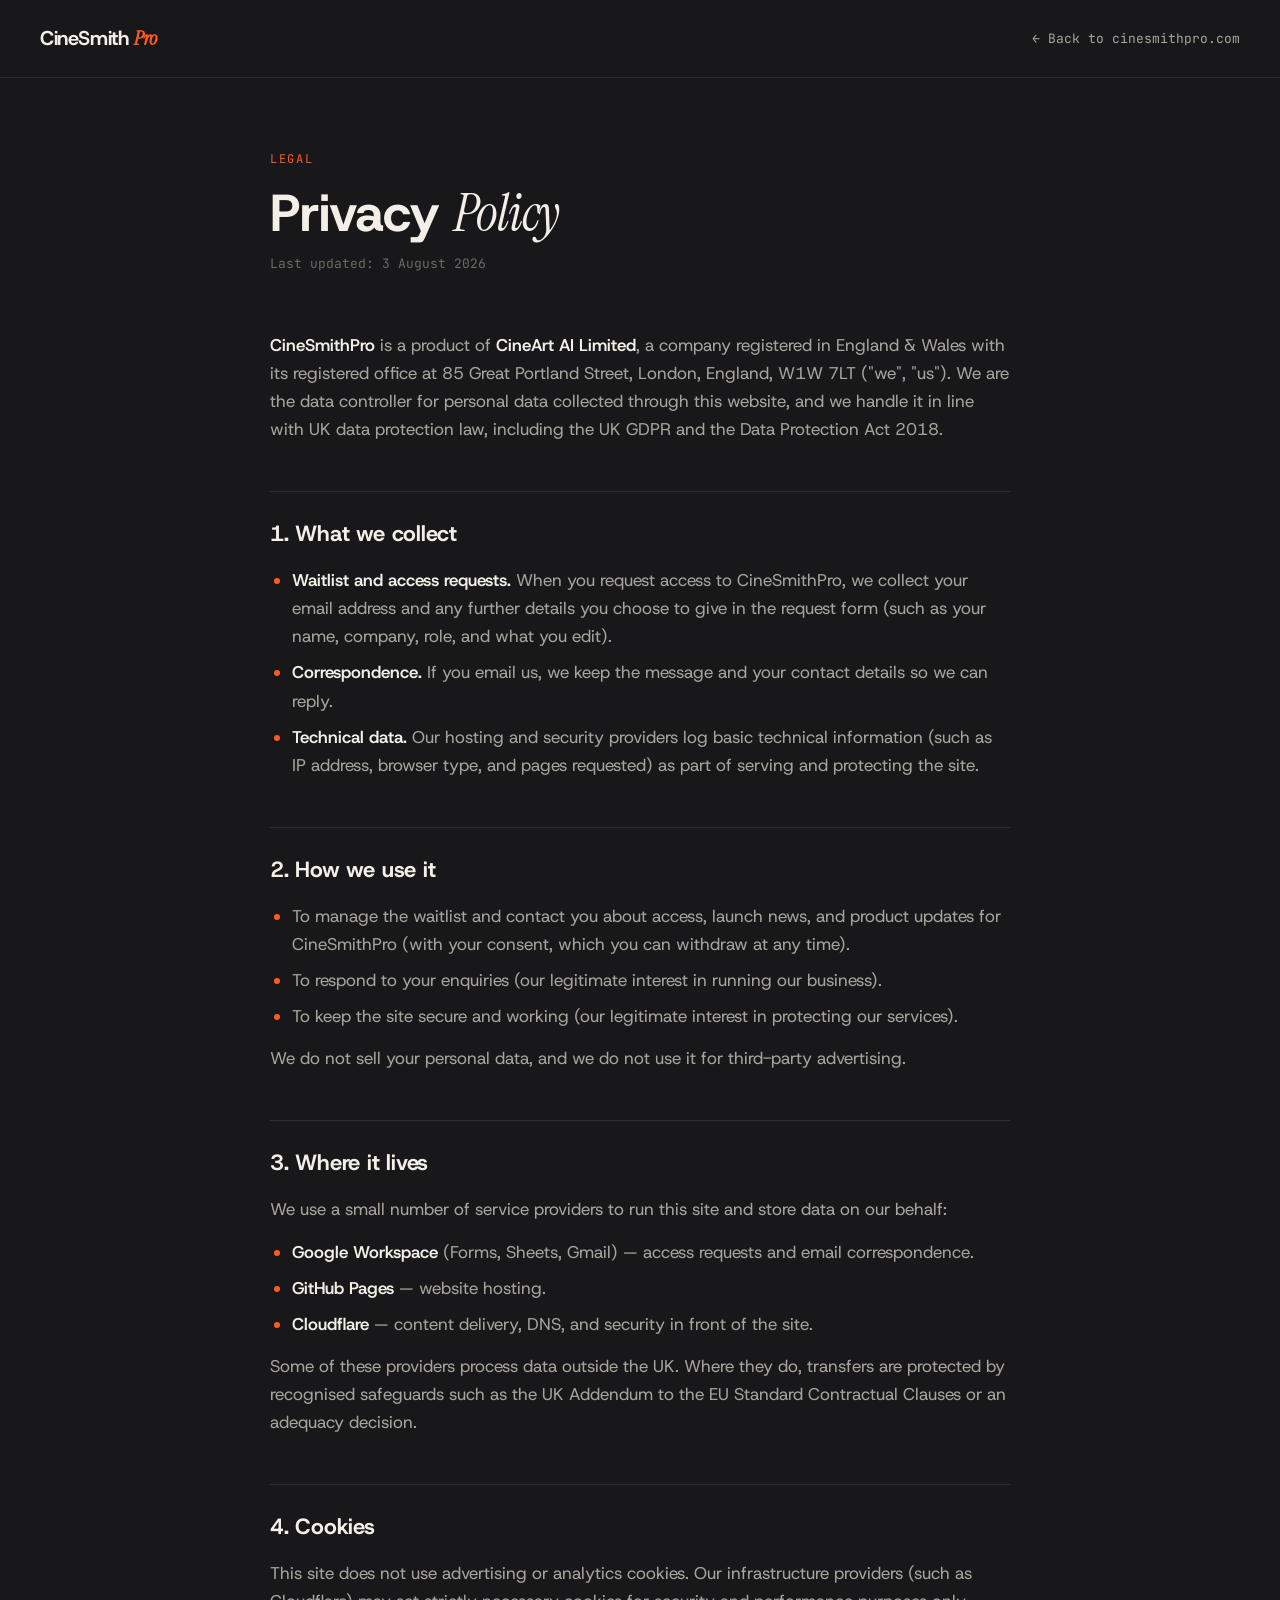
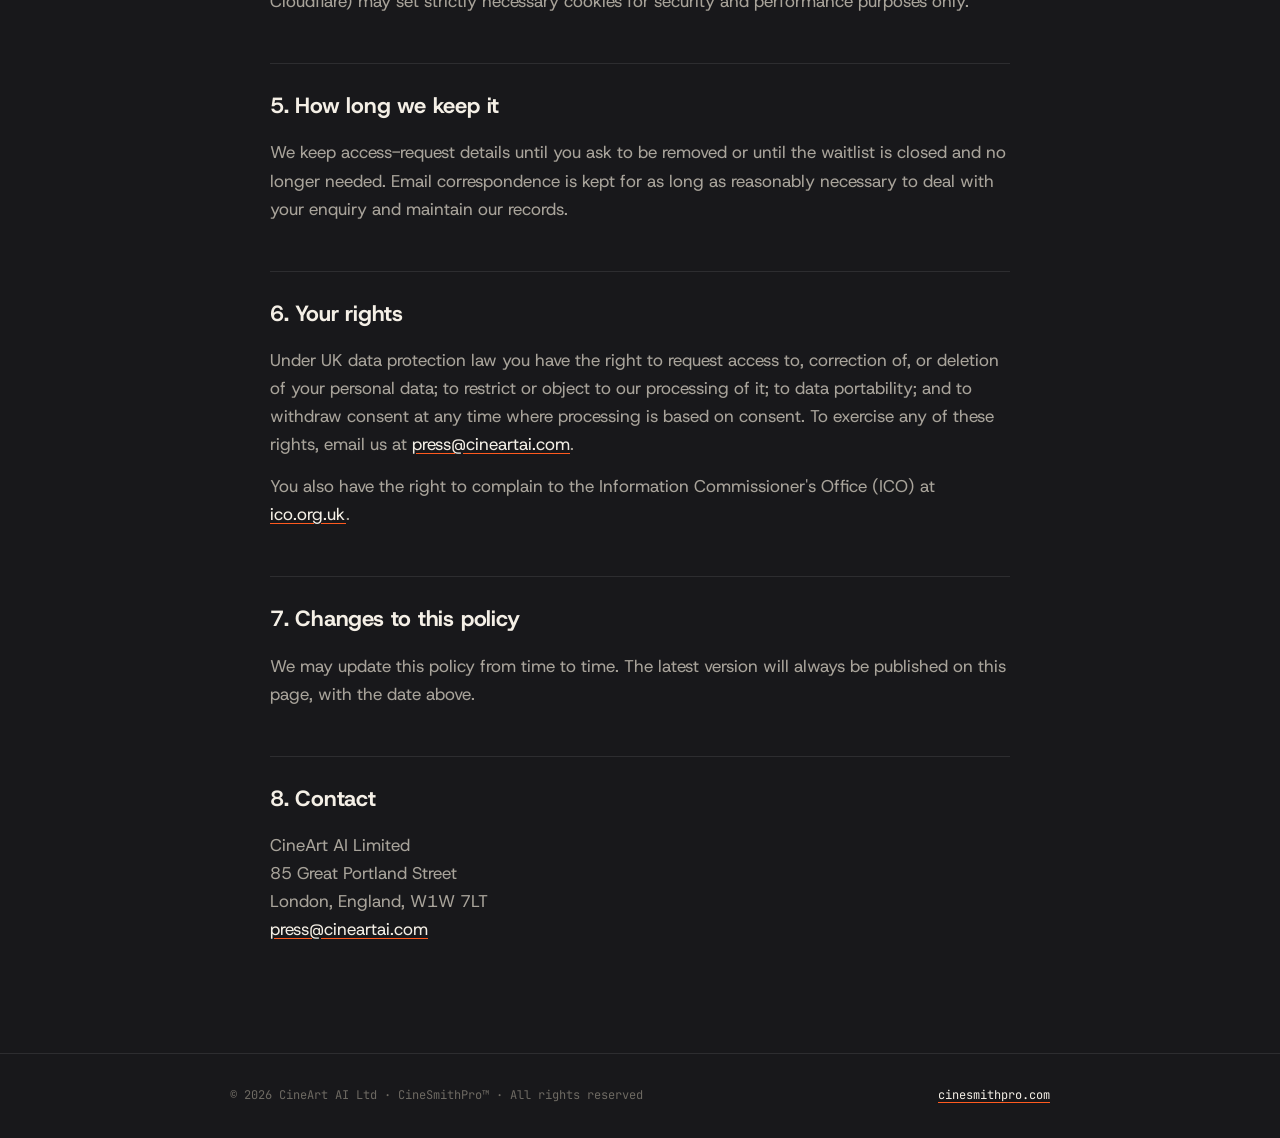
==== privacy.html @ ad5914c3 "feat: add privacy policy page + footer links + sitemap entry Required for UK GDPR compliance across " ====
<!DOCTYPE html>
<html lang="en-GB">
<head>
<meta charset="UTF-8">
<meta name="viewport" content="width=device-width, initial-scale=1.0">
<title>Privacy Policy — CineSmithPro</title>
<meta name="description" content="How CineArt AI Limited collects, uses, and protects your personal data on cinesmithpro.com.">
<meta name="theme-color" content="#18181B">
<meta name="author" content="CineArt AI Limited">
<meta name="robots" content="index, follow">
<link rel="canonical" href="https://cinesmithpro.com/privacy.html">
<link rel="icon" type="image/svg+xml" href="/assets/favicon.svg">

<link rel="preconnect" href="https://fonts.googleapis.com">
<link rel="preconnect" href="https://fonts.gstatic.com" crossorigin>
<link href="https://fonts.googleapis.com/css2?family=Host+Grotesk:ital,wght@0,300..800;1,300..800&family=JetBrains+Mono:wght@400;500;700&family=Instrument+Serif:ital@0;1&display=swap" rel="stylesheet">

<style>
  *, *::before, *::after { box-sizing: border-box; margin: 0; padding: 0; }

  :root {
    --bg:        #18181B;
    --bg-2:      #1F1F22;
    --line:      rgba(255, 255, 255, 0.09);
    --line-2:    rgba(255, 255, 255, 0.16);
    --ink:       #F4EFE6;
    --ink-dim:   #A8A39A;
    --ink-mute:  #6E6A63;
    --ember:     #FF5A1F;
    --f-disp: 'Host Grotesk', system-ui, -apple-system, sans-serif;
    --f-serif: 'Instrument Serif', Georgia, serif;
    --f-mono: 'JetBrains Mono', ui-monospace, monospace;
    --wrap: 820px;
  }

  html { background: var(--bg); }
  body {
    font-family: var(--f-disp);
    background: var(--bg);
    color: var(--ink);
    font-size: 17px;
    line-height: 1.65;
    -webkit-font-smoothing: antialiased;
  }
  ::selection { background: var(--ember); color: #000; }
  a { color: var(--ink); text-decoration: underline; text-decoration-color: var(--ember); text-underline-offset: 3px; }
  a:hover { color: var(--ember); }

  .nav {
    padding: 22px 40px;
    display: flex;
    align-items: center;
    justify-content: space-between;
    border-bottom: 1px solid var(--line);
  }
  .brand { font-weight: 700; font-size: 20px; letter-spacing: -0.02em; text-decoration: none; }
  .brand em { font-family: var(--f-serif); font-style: italic; color: var(--ember); }
  .nav a.back { font-family: var(--f-mono); font-size: 13px; color: var(--ink-dim); text-decoration: none; }
  .nav a.back:hover { color: var(--ember); }

  .wrap { max-width: var(--wrap); margin: 0 auto; padding: 72px 40px 96px; }

  .kicker { font-family: var(--f-mono); font-size: 12px; letter-spacing: 0.14em; text-transform: uppercase; color: var(--ember); margin-bottom: 16px; }
  h1 { font-size: clamp(34px, 5vw, 52px); line-height: 1.05; letter-spacing: -0.02em; font-weight: 700; margin-bottom: 12px; }
  h1 em { font-family: var(--f-serif); font-style: italic; font-weight: 400; }
  .updated { font-family: var(--f-mono); font-size: 13px; color: var(--ink-mute); margin-bottom: 56px; }

  h2 { font-size: 22px; letter-spacing: -0.01em; margin: 48px 0 14px; padding-top: 24px; border-top: 1px solid var(--line); }
  p, ul { color: var(--ink-dim); margin-bottom: 14px; }
  strong { color: var(--ink); font-weight: 600; }
  ul { padding-left: 22px; }
  li { margin-bottom: 8px; }
  li::marker { color: var(--ember); }

  footer { border-top: 1px solid var(--line); padding: 32px 40px; }
  .footer-legal { max-width: var(--wrap); margin: 0 auto; display: flex; justify-content: space-between; gap: 16px; flex-wrap: wrap; font-family: var(--f-mono); font-size: 12px; color: var(--ink-mute); }

  @media (max-width: 640px) {
    .nav, footer { padding-left: 24px; padding-right: 24px; }
    .wrap { padding: 48px 24px 72px; }
  }
</style>
</head>
<body>

<nav class="nav">
  <a class="brand" href="/">CineSmith <em>Pro</em></a>
  <a class="back" href="/">← Back to cinesmithpro.com</a>
</nav>

<main class="wrap">
  <div class="kicker">Legal</div>
  <h1>Privacy <em>Policy</em></h1>
  <p class="updated">Last updated: 3 August 2026</p>

  <p><strong>CineSmithPro</strong> is a product of <strong>CineArt AI Limited</strong>, a company registered in England &amp; Wales with its registered office at 85 Great Portland Street, London, England, W1W 7LT ("we", "us"). We are the data controller for personal data collected through this website, and we handle it in line with UK data protection law, including the UK GDPR and the Data Protection Act 2018.</p>

  <h2>1. What we collect</h2>
  <ul>
    <li><strong>Waitlist and access requests.</strong> When you request access to CineSmithPro, we collect your email address and any further details you choose to give in the request form (such as your name, company, role, and what you edit).</li>
    <li><strong>Correspondence.</strong> If you email us, we keep the message and your contact details so we can reply.</li>
    <li><strong>Technical data.</strong> Our hosting and security providers log basic technical information (such as IP address, browser type, and pages requested) as part of serving and protecting the site.</li>
  </ul>

  <h2>2. How we use it</h2>
  <ul>
    <li>To manage the waitlist and contact you about access, launch news, and product updates for CineSmithPro (with your consent, which you can withdraw at any time).</li>
    <li>To respond to your enquiries (our legitimate interest in running our business).</li>
    <li>To keep the site secure and working (our legitimate interest in protecting our services).</li>
  </ul>
  <p>We do not sell your personal data, and we do not use it for third-party advertising.</p>

  <h2>3. Where it lives</h2>
  <p>We use a small number of service providers to run this site and store data on our behalf:</p>
  <ul>
    <li><strong>Google Workspace</strong> (Forms, Sheets, Gmail) — access requests and email correspondence.</li>
    <li><strong>GitHub Pages</strong> — website hosting.</li>
    <li><strong>Cloudflare</strong> — content delivery, DNS, and security in front of the site.</li>
  </ul>
  <p>Some of these providers process data outside the UK. Where they do, transfers are protected by recognised safeguards such as the UK Addendum to the EU Standard Contractual Clauses or an adequacy decision.</p>

  <h2>4. Cookies</h2>
  <p>This site does not use advertising or analytics cookies. Our infrastructure providers (such as Cloudflare) may set strictly necessary cookies for security and performance purposes only.</p>

  <h2>5. How long we keep it</h2>
  <p>We keep access-request details until you ask to be removed or until the waitlist is closed and no longer needed. Email correspondence is kept for as long as reasonably necessary to deal with your enquiry and maintain our records.</p>

  <h2>6. Your rights</h2>
  <p>Under UK data protection law you have the right to request access to, correction of, or deletion of your personal data; to restrict or object to our processing of it; to data portability; and to withdraw consent at any time where processing is based on consent. To exercise any of these rights, email us at <a href="mailto:press@cineartai.com">press@cineartai.com</a>.</p>
  <p>You also have the right to complain to the Information Commissioner's Office (ICO) at <a href="https://ico.org.uk" target="_blank" rel="noopener noreferrer">ico.org.uk</a>.</p>

  <h2>7. Changes to this policy</h2>
  <p>We may update this policy from time to time. The latest version will always be published on this page, with the date above.</p>

  <h2>8. Contact</h2>
  <p>CineArt AI Limited<br>
  85 Great Portland Street<br>
  London, England, W1W 7LT<br>
  <a href="mailto:press@cineartai.com">press@cineartai.com</a></p>
</main>

<footer>
  <div class="footer-legal">
    <div>© 2026 CineArt AI Ltd · CineSmithPro™ · All rights reserved</div>
    <div><a href="/">cinesmithpro.com</a></div>
  </div>
</footer>

</body>
</html>
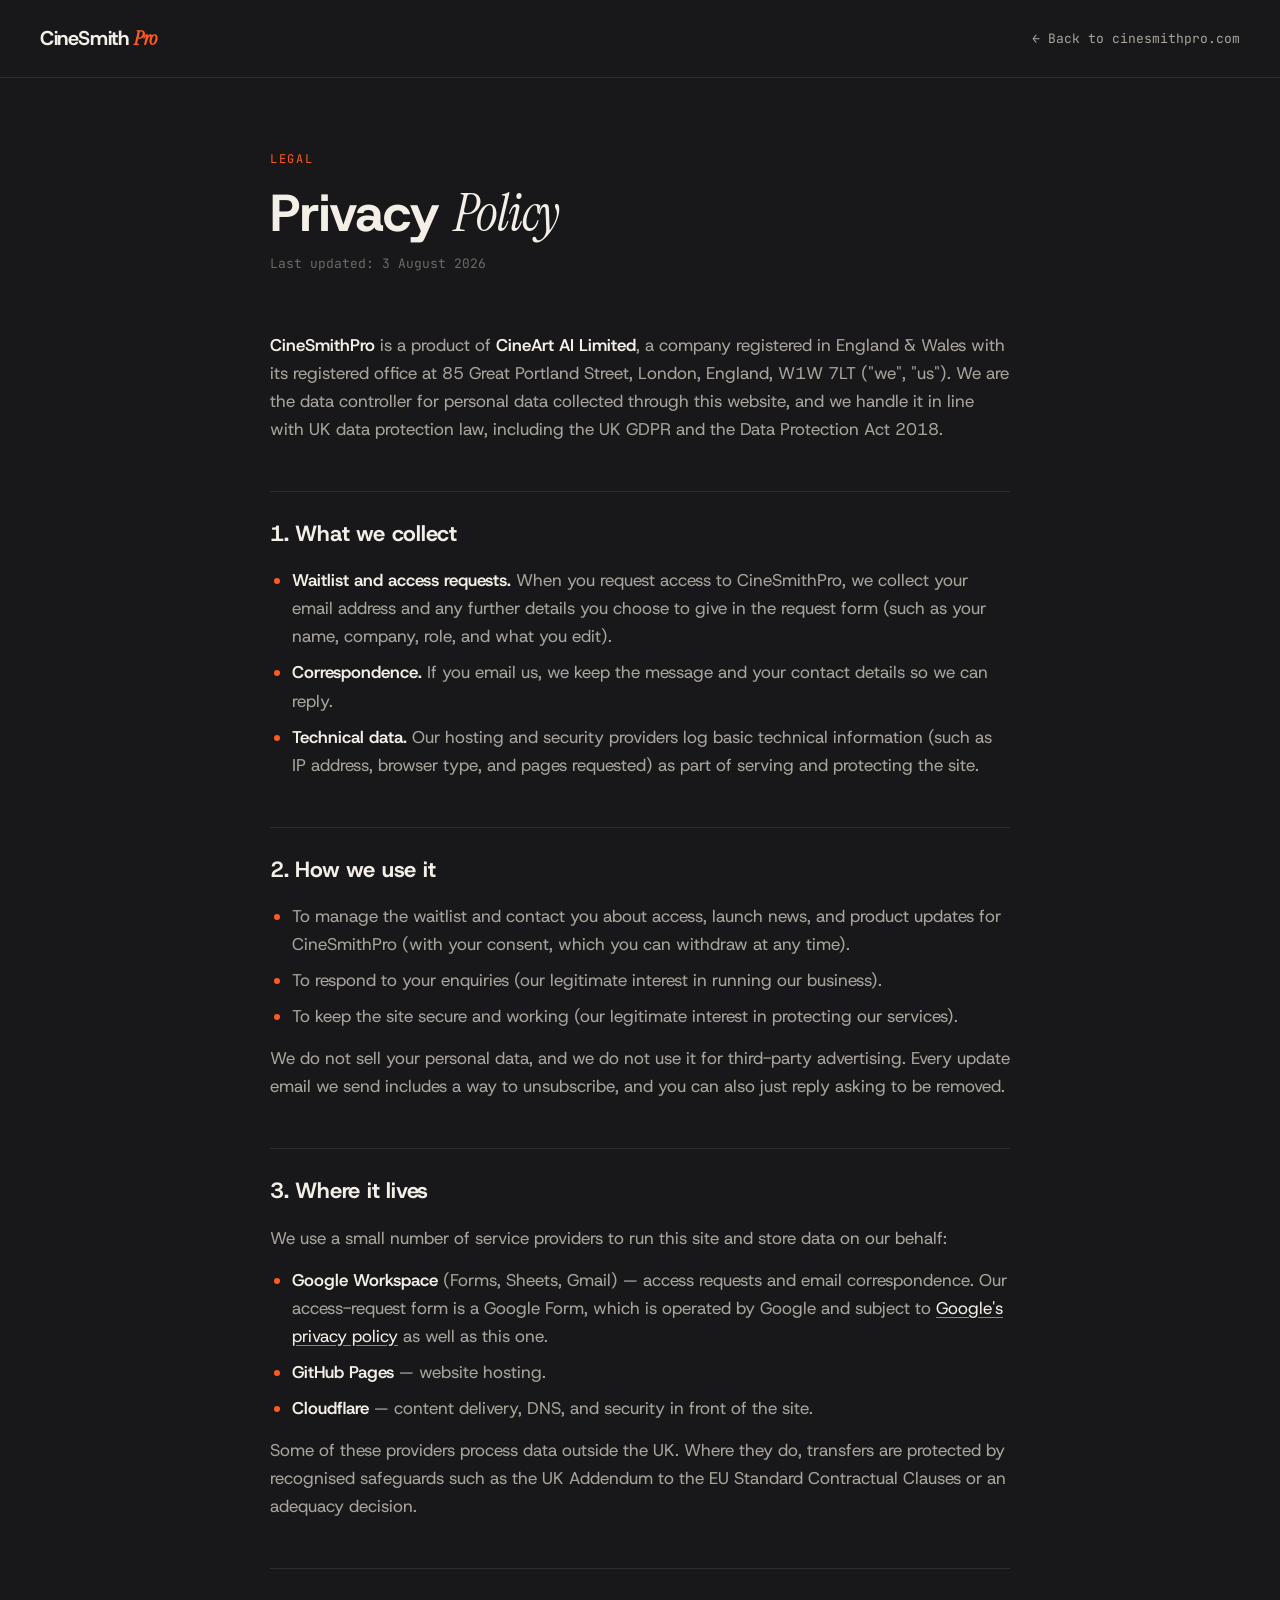
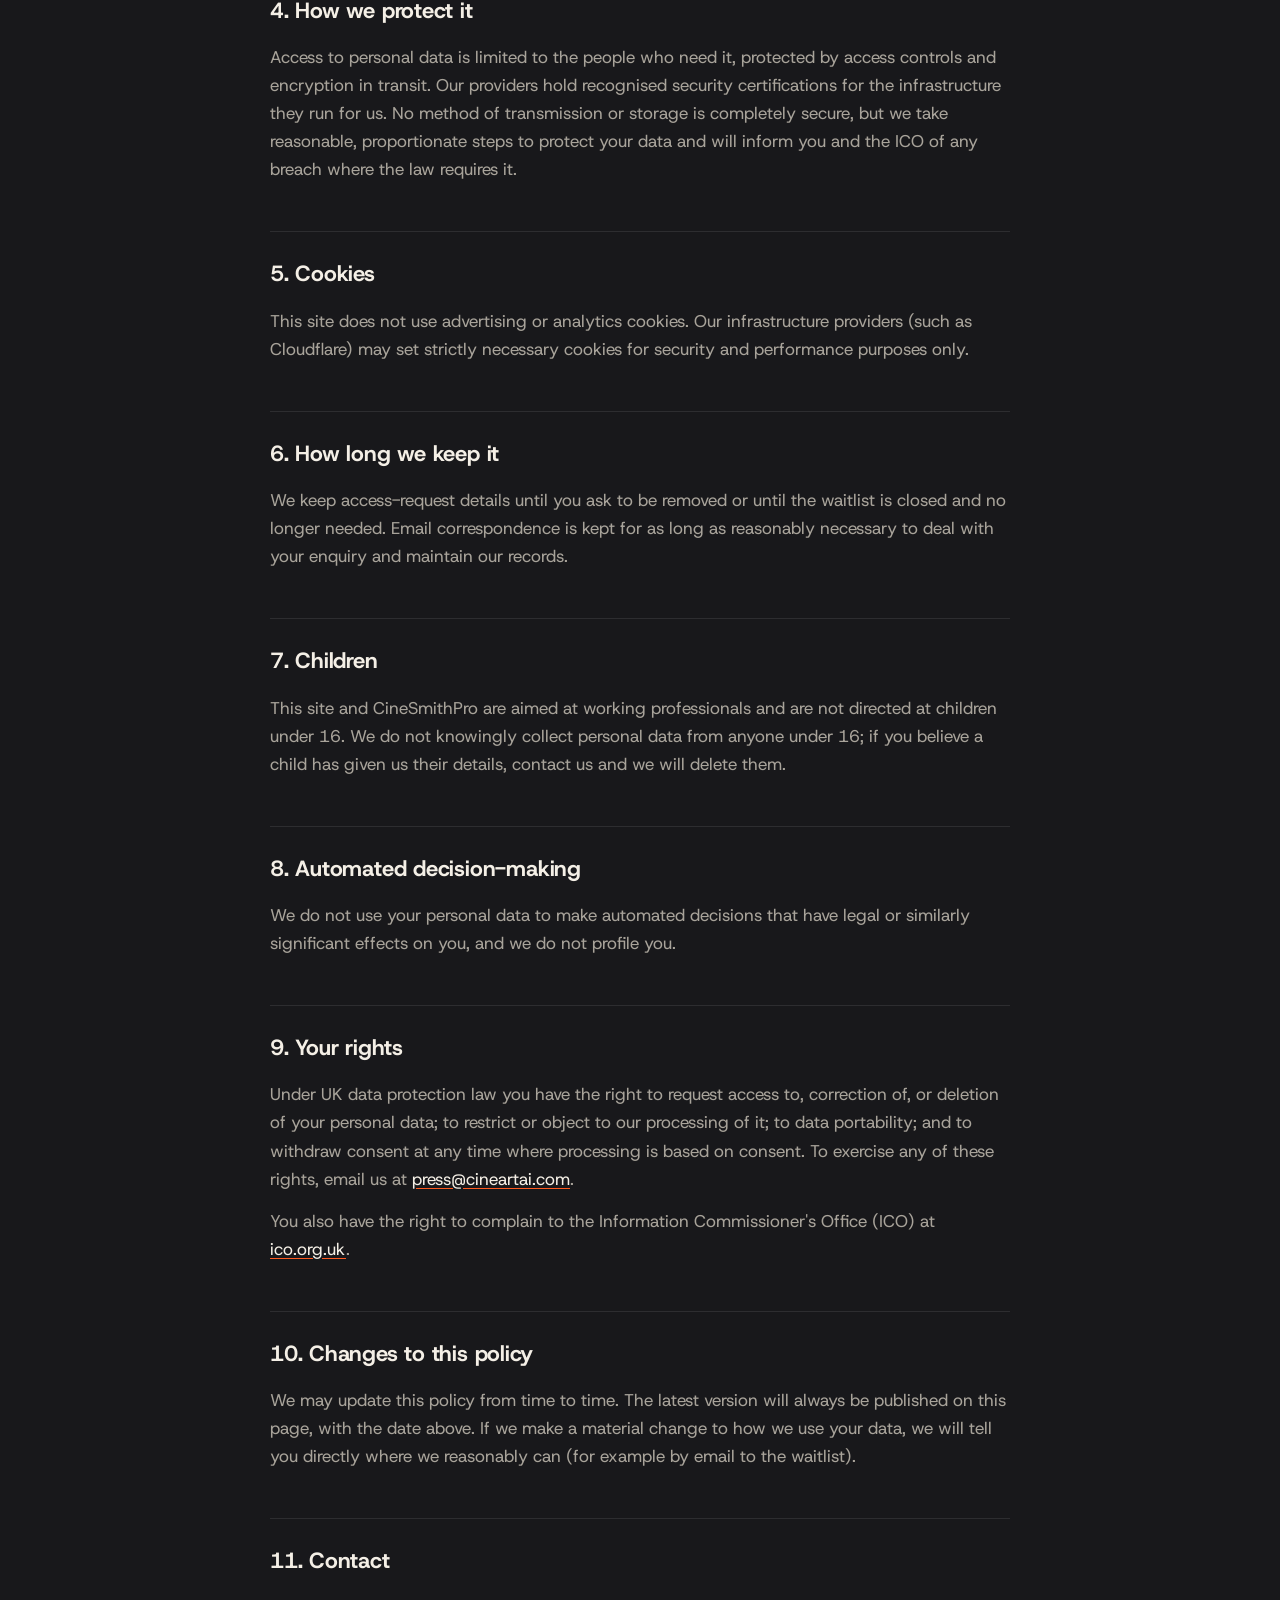
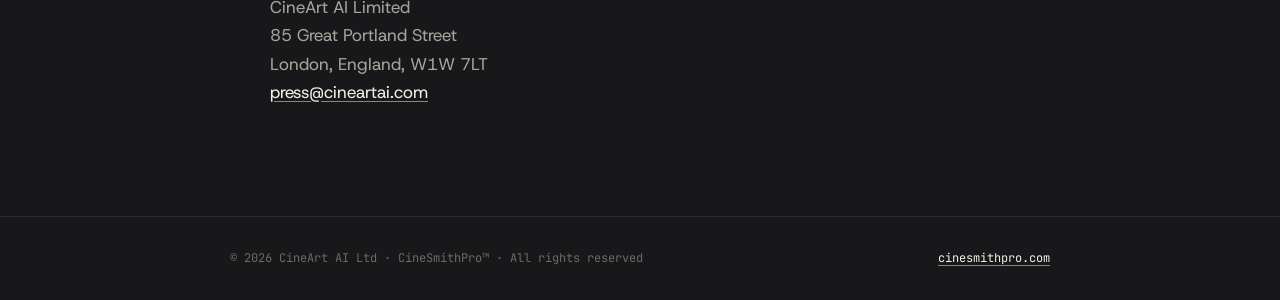
==== commit ad4adea7: "feat: expand privacy policy per ICO checklist review Adds security, children, and automated-decision" ====
--- a/privacy.html
+++ b/privacy.html
@@ -108,31 +108,40 @@
     <li>To respond to your enquiries (our legitimate interest in running our business).</li>
     <li>To keep the site secure and working (our legitimate interest in protecting our services).</li>
   </ul>
-  <p>We do not sell your personal data, and we do not use it for third-party advertising.</p>
+  <p>We do not sell your personal data, and we do not use it for third-party advertising. Every update email we send includes a way to unsubscribe, and you can also just reply asking to be removed.</p>
 
   <h2>3. Where it lives</h2>
   <p>We use a small number of service providers to run this site and store data on our behalf:</p>
   <ul>
-    <li><strong>Google Workspace</strong> (Forms, Sheets, Gmail) — access requests and email correspondence.</li>
+    <li><strong>Google Workspace</strong> (Forms, Sheets, Gmail) — access requests and email correspondence. Our access-request form is a Google Form, which is operated by Google and subject to <a href="https://policies.google.com/privacy" target="_blank" rel="noopener noreferrer">Google's privacy policy</a> as well as this one.</li>
     <li><strong>GitHub Pages</strong> — website hosting.</li>
     <li><strong>Cloudflare</strong> — content delivery, DNS, and security in front of the site.</li>
   </ul>
   <p>Some of these providers process data outside the UK. Where they do, transfers are protected by recognised safeguards such as the UK Addendum to the EU Standard Contractual Clauses or an adequacy decision.</p>
 
-  <h2>4. Cookies</h2>
+  <h2>4. How we protect it</h2>
+  <p>Access to personal data is limited to the people who need it, protected by access controls and encryption in transit. Our providers hold recognised security certifications for the infrastructure they run for us. No method of transmission or storage is completely secure, but we take reasonable, proportionate steps to protect your data and will inform you and the ICO of any breach where the law requires it.</p>
+
+  <h2>5. Cookies</h2>
   <p>This site does not use advertising or analytics cookies. Our infrastructure providers (such as Cloudflare) may set strictly necessary cookies for security and performance purposes only.</p>
 
-  <h2>5. How long we keep it</h2>
+  <h2>6. How long we keep it</h2>
   <p>We keep access-request details until you ask to be removed or until the waitlist is closed and no longer needed. Email correspondence is kept for as long as reasonably necessary to deal with your enquiry and maintain our records.</p>
 
-  <h2>6. Your rights</h2>
+  <h2>7. Children</h2>
+  <p>This site and CineSmithPro are aimed at working professionals and are not directed at children under 16. We do not knowingly collect personal data from anyone under 16; if you believe a child has given us their details, contact us and we will delete them.</p>
+
+  <h2>8. Automated decision-making</h2>
+  <p>We do not use your personal data to make automated decisions that have legal or similarly significant effects on you, and we do not profile you.</p>
+
+  <h2>9. Your rights</h2>
   <p>Under UK data protection law you have the right to request access to, correction of, or deletion of your personal data; to restrict or object to our processing of it; to data portability; and to withdraw consent at any time where processing is based on consent. To exercise any of these rights, email us at <a href="mailto:press@cineartai.com">press@cineartai.com</a>.</p>
   <p>You also have the right to complain to the Information Commissioner's Office (ICO) at <a href="https://ico.org.uk" target="_blank" rel="noopener noreferrer">ico.org.uk</a>.</p>
 
-  <h2>7. Changes to this policy</h2>
-  <p>We may update this policy from time to time. The latest version will always be published on this page, with the date above.</p>
+  <h2>10. Changes to this policy</h2>
+  <p>We may update this policy from time to time. The latest version will always be published on this page, with the date above. If we make a material change to how we use your data, we will tell you directly where we reasonably can (for example by email to the waitlist).</p>
 
-  <h2>8. Contact</h2>
+  <h2>11. Contact</h2>
   <p>CineArt AI Limited<br>
   85 Great Portland Street<br>
   London, England, W1W 7LT<br>
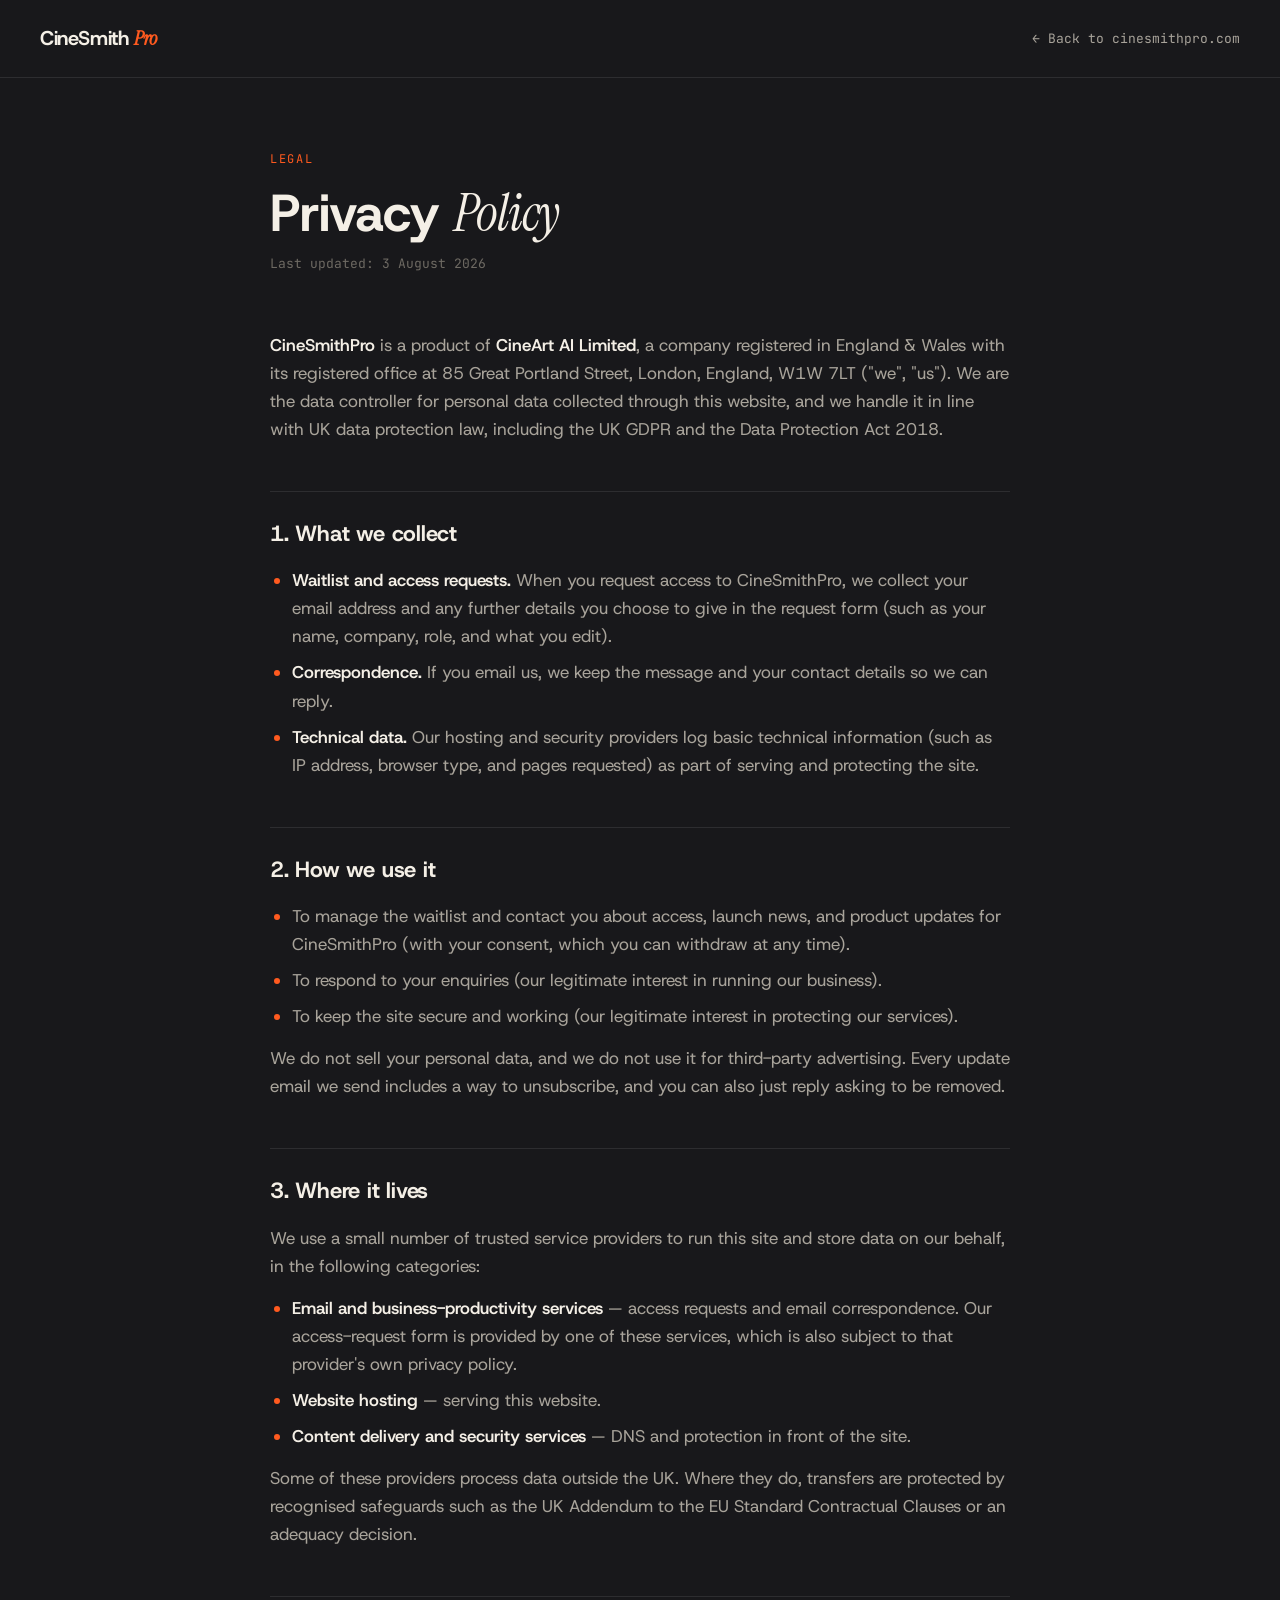
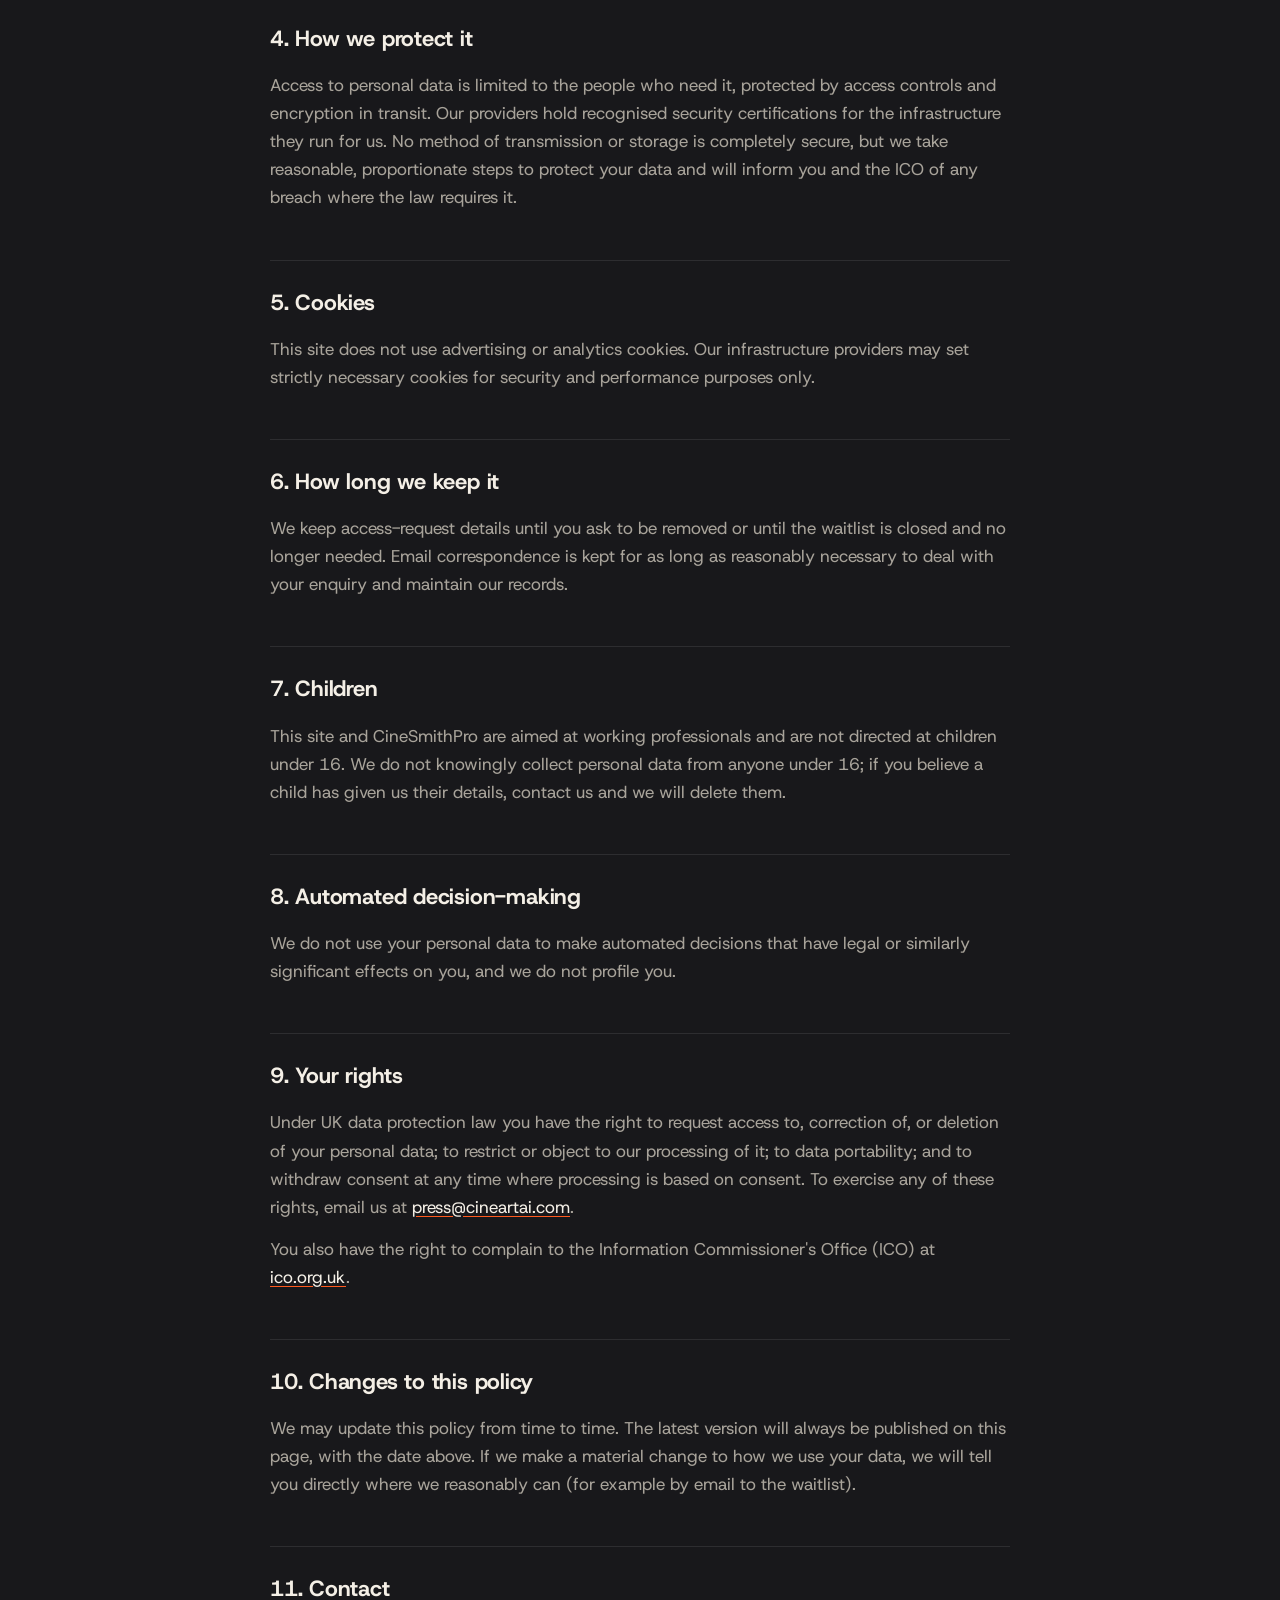
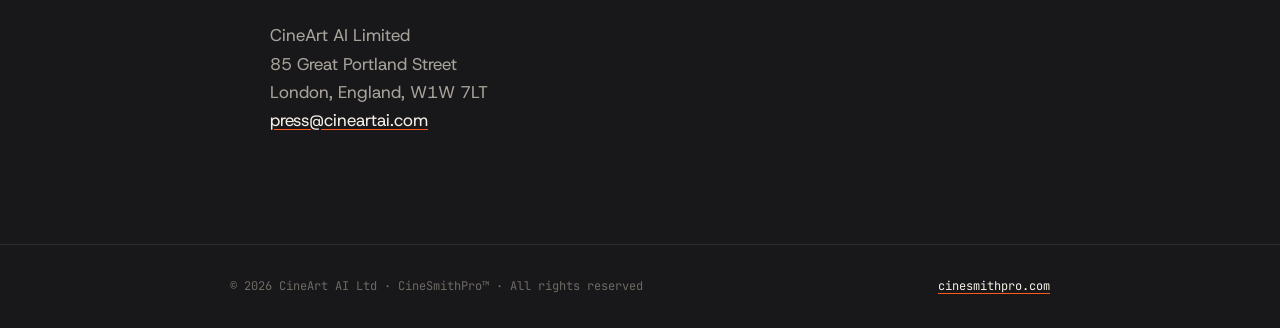
==== commit c108737c: "refactor: processor disclosure switched to categories-only wording Co-Authored-By: Claude Fable 5 <n" ====
--- a/privacy.html
+++ b/privacy.html
@@ -111,11 +111,11 @@
   <p>We do not sell your personal data, and we do not use it for third-party advertising. Every update email we send includes a way to unsubscribe, and you can also just reply asking to be removed.</p>
 
   <h2>3. Where it lives</h2>
-  <p>We use a small number of service providers to run this site and store data on our behalf:</p>
+  <p>We use a small number of trusted service providers to run this site and store data on our behalf, in the following categories:</p>
   <ul>
-    <li><strong>Google Workspace</strong> (Forms, Sheets, Gmail) — access requests and email correspondence. Our access-request form is a Google Form, which is operated by Google and subject to <a href="https://policies.google.com/privacy" target="_blank" rel="noopener noreferrer">Google's privacy policy</a> as well as this one.</li>
-    <li><strong>GitHub Pages</strong> — website hosting.</li>
-    <li><strong>Cloudflare</strong> — content delivery, DNS, and security in front of the site.</li>
+    <li><strong>Email and business-productivity services</strong> — access requests and email correspondence. Our access-request form is provided by one of these services, which is also subject to that provider's own privacy policy.</li>
+    <li><strong>Website hosting</strong> — serving this website.</li>
+    <li><strong>Content delivery and security services</strong> — DNS and protection in front of the site.</li>
   </ul>
   <p>Some of these providers process data outside the UK. Where they do, transfers are protected by recognised safeguards such as the UK Addendum to the EU Standard Contractual Clauses or an adequacy decision.</p>
 
@@ -123,7 +123,7 @@
   <p>Access to personal data is limited to the people who need it, protected by access controls and encryption in transit. Our providers hold recognised security certifications for the infrastructure they run for us. No method of transmission or storage is completely secure, but we take reasonable, proportionate steps to protect your data and will inform you and the ICO of any breach where the law requires it.</p>
 
   <h2>5. Cookies</h2>
-  <p>This site does not use advertising or analytics cookies. Our infrastructure providers (such as Cloudflare) may set strictly necessary cookies for security and performance purposes only.</p>
+  <p>This site does not use advertising or analytics cookies. Our infrastructure providers may set strictly necessary cookies for security and performance purposes only.</p>
 
   <h2>6. How long we keep it</h2>
   <p>We keep access-request details until you ask to be removed or until the waitlist is closed and no longer needed. Email correspondence is kept for as long as reasonably necessary to deal with your enquiry and maintain our records.</p>
